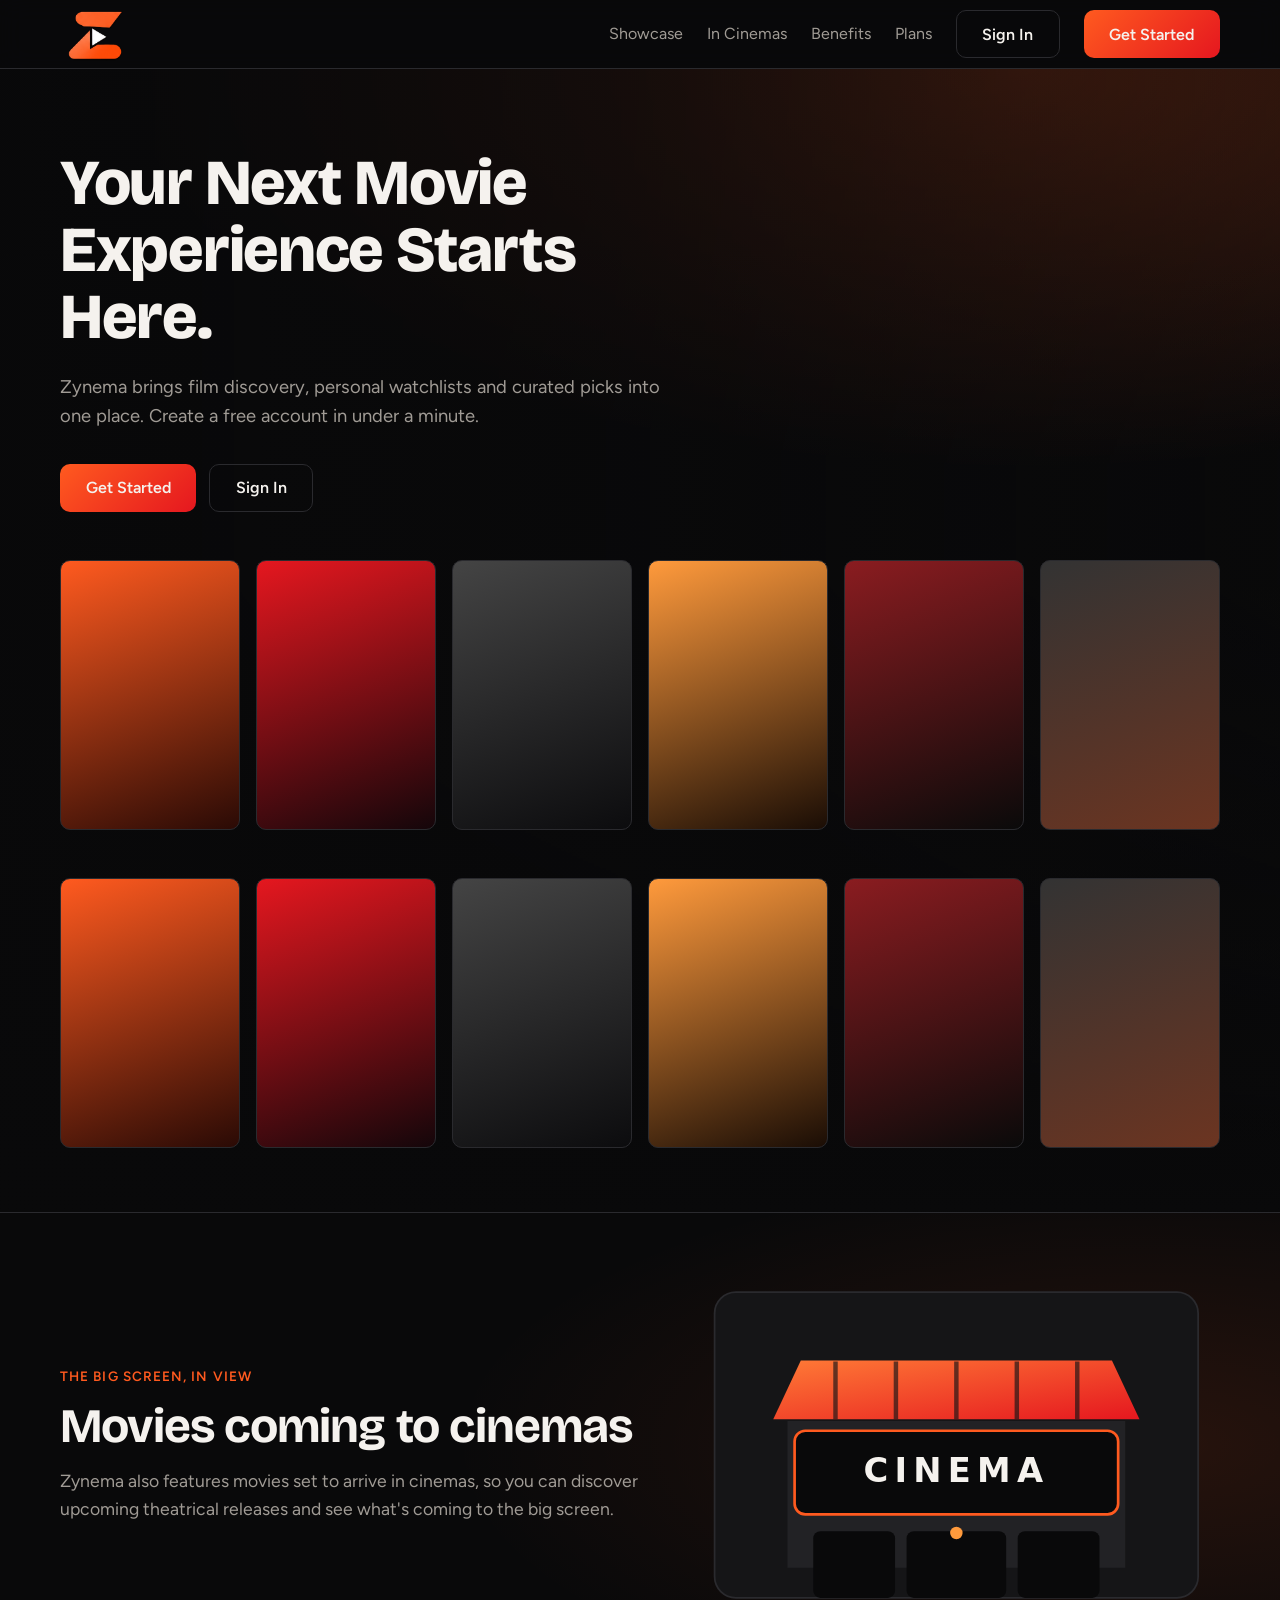
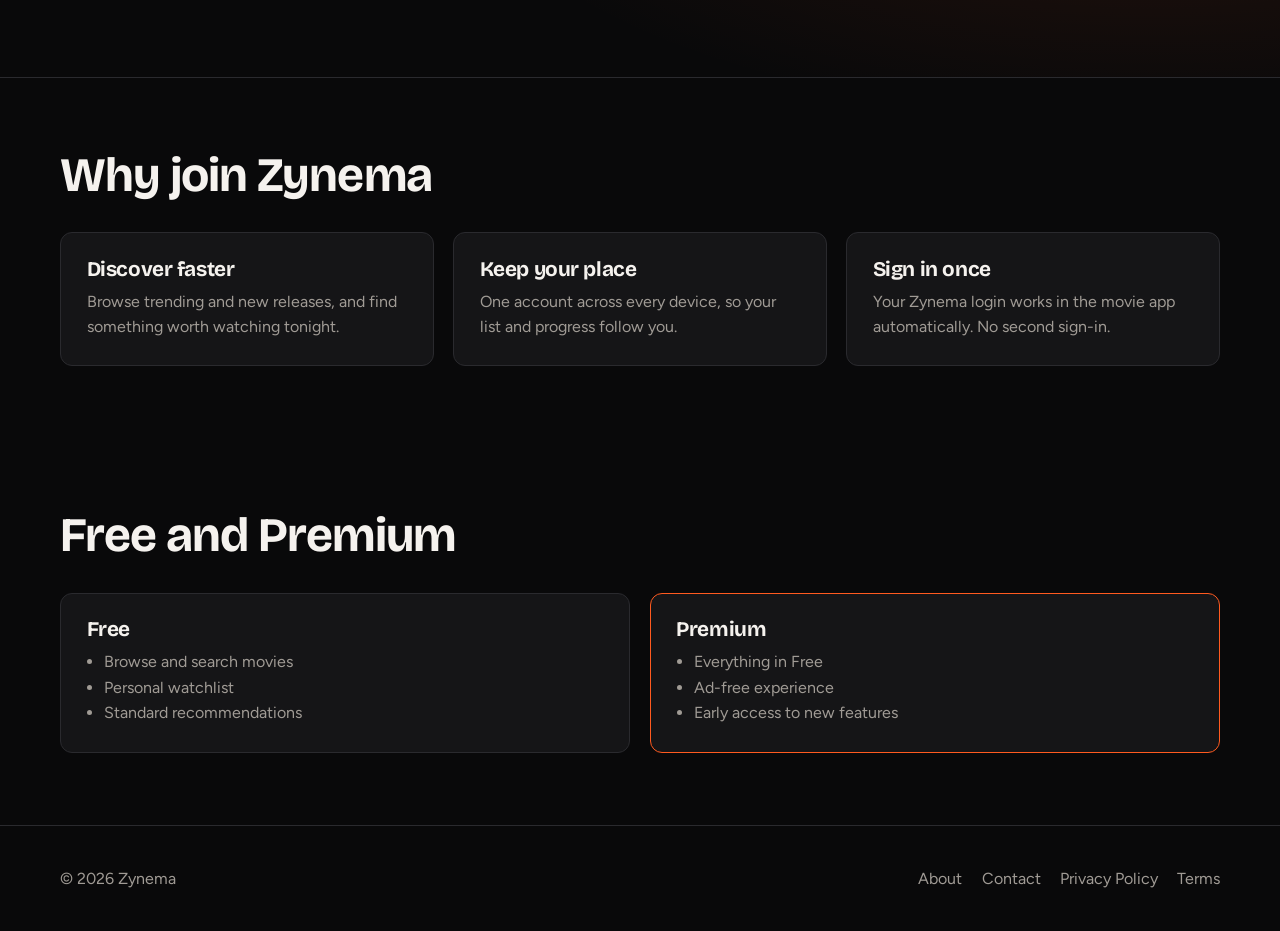
==== index.html @ 981e8962 "nema production" ====
<!doctype html>
<html lang="en">
  <head>
    <title>Zynema </title>
    <meta charset="utf-8" />
    <meta name="viewport" content="width=device-width,initial-scale=1" />
    <link rel="icon" type="image/png" href="zynema-logo.png" />
    <link rel="stylesheet" href="css/styles.css" />
    <link rel="stylesheet" href="css/auth.css" />
    <link rel="stylesheet" href="css/responsive.css" />
    <meta
      name="description"
      content="Zynema is your digital cinema and movie discovery platform."
    />
  </head>
  <body>
    <header class="top">
      <div class="wrap">
        <a class="brand" href="index.html">Zyn<i>e</i>ma</a>
        <button id="menu-btn" aria-expanded="false" aria-controls="nav">
          Menu
        </button>
        <nav id="nav">
          <a href="#showcase">Showcase</a><a href="#cinemas">In Cinemas</a
          ><a href="#benefits">Benefits</a><a href="#plans">Plans</a
          ><a class="btn" href="login.html">Sign In</a
          ><a class="btn btn-primary" href="signup.html">Get Started</a>
        </nav>
      </div>
    </header>
    <main>
      <div class="hero">
        <div class="wrap">
          <h1>Your Next Movie Experience Starts Here.</h1>
          <p>
            Zynema brings film discovery, personal watchlists and curated picks
            into one place. Create a free account in under a minute.
          </p>
          <div class="cta">
            <a class="btn btn-primary" href="signup.html">Get Started</a
            ><a class="btn" href="login.html">Sign In</a>
          </div>
          <div class="posters" id="showcase">
            <div class="poster" role="img" aria-label="Featured poster"></div>
            <div class="poster" role="img" aria-label="Featured poster"></div>
            <div class="poster" role="img" aria-label="Featured poster"></div>
            <div class="poster" role="img" aria-label="Featured poster"></div>
            <div class="poster" role="img" aria-label="Featured poster"></div>
            <div class="poster" role="img" aria-label="Featured poster"></div>
          </div>
          <div class="posters" id="showcase">
            <div class="poster" role="img" aria-label="Featured poster"></div>
            <div class="poster" role="img" aria-label="Featured poster"></div>
            <div class="poster" role="img" aria-label="Featured poster"></div>
            <div class="poster" role="img" aria-label="Featured poster"></div>
            <div class="poster" role="img" aria-label="Featured poster"></div>
            <div class="poster" role="img" aria-label="Featured poster"></div>
          </div>
          
        </div>
      </div>
      <section id="cinemas" class="cinema-feature">
        <div class="wrap">
          <div class="cinema-feature-content">
            <p class="cinema-feature-label">The big screen, in view</p>
            <h2>Movies coming to cinemas</h2>
            <p class="cinema-feature-copy">
              Zynema also features movies set to arrive in cinemas, so you can
              discover upcoming theatrical releases and see what's coming to
              the big screen.
            </p>
          </div>
          <svg
            class="cinema-feature-art"
            viewBox="0 0 560 360"
            role="img"
            aria-labelledby="cinema-art-title"
          >
            <title id="cinema-art-title">Illustration of a cinema marquee</title>
            <defs>
              <linearGradient id="marquee" x1="0" x2="1" y1="0" y2="1">
                <stop offset="0" stop-color="#ff7a36" />
                <stop offset="1" stop-color="#e5171f" />
              </linearGradient>
            </defs>
            <rect
              x="8"
              y="8"
              width="544"
              height="344"
              rx="24"
              fill="#151517"
              stroke="#2a2a2e"
              stroke-width="2"
            />
            <path d="M90 318V153h380v165" fill="#222225" />
            <path
              d="M74 151 105 85h350l31 66H74Z"
              fill="url(#marquee)"
            />
            <path d="M144 86v65m68-65v65m68-65v65m68-65v65m68-65v65" stroke="#151517" stroke-width="5" opacity=".65" />
            <rect
              x="98"
              y="164"
              width="364"
              height="94"
              rx="12"
              fill="#09090a"
              stroke="#ff5a1f"
              stroke-width="3"
            />
            <text
              x="280"
              y="222"
              fill="#f5f2ee"
              font-family="system-ui, sans-serif"
              font-size="38"
              font-weight="800"
              letter-spacing="7"
              text-anchor="middle"
            >
              CINEMA
            </text>
            <rect x="119" y="277" width="92" height="75" rx="8" fill="#09090a" />
            <rect x="224" y="277" width="112" height="75" rx="8" fill="#09090a" />
            <rect x="349" y="277" width="92" height="75" rx="8" fill="#09090a" />
            <circle cx="280" cy="279" r="7" fill="#ff9a3c" />
          </svg>
        </div>
      </section>
      <section id="benefits">
        <div class="wrap">
          <h2>Why join Zynema</h2>
          <div class="grid3">
            <div class="card">
              <h3>Discover faster</h3>
              <p>
                Browse trending and new releases, and find something worth
                watching tonight.
              </p>
            </div>
            <div class="card">
              <h3>Keep your place</h3>
              <p>
                One account across every device, so your list and progress
                follow you.
              </p>
            </div>
            <div class="card">
              <h3>Sign in once</h3>
              <p>
                Your Zynema login works in the movie app automatically. No
                second sign-in.
              </p>
            </div>
          </div>
        </div>
      </section>
      <section id="plans">
        <div class="wrap">
          <h2>Free and Premium</h2>
          <div class="grid3">
            <div class="card">
              <h3>Free</h3>
              <ul>
                <li>Browse and search movies</li>
                <li>Personal watchlist</li>
                <li>Standard recommendations</li>
              </ul>
            </div>
            <div class="card premium">
              <h3>Premium</h3>
              <ul>
                <li>Everything in Free</li>
                <li>Ad-free experience</li>
                <li>Early access to new features</li>
              </ul>
            </div>
          </div>
        </div>
      </section>
    </main>
    <footer>
      <div class="wrap">
        <span>© <span id="yr"></span> Zynema</span>
        <nav>
          <a href="#benefits">About</a
          ><a href="mailto:support@zynema.com">Contact</a
          ><a data-app-path="/privacy" href="#">Privacy Policy</a
          ><a data-app-path="/terms" href="#">Terms</a>
        </nav>
      </div>
    </footer>
    <script type="module">
      import { wireNav, wireAppLinks, loadMovieArtwork } from "./js/ui.js";
      wireNav();
      wireAppLinks();
      loadMovieArtwork();
      document.getElementById("yr").textContent = new Date().getFullYear();
    </script>
  </body>
</html>
---- css/styles.css ----
@import url('https://fonts.googleapis.com/css2?family=Bricolage+Grotesque:opsz,wght@12..96,500;12..96,800&family=Figtree:wght@400;500;600&display=swap');

:root {
    --bg: #09090a;
    --panel: #151517;
    --line: #2a2a2e;
    --text: #f5f2ee;
    --mute: #a09b95;
    --accent: #ff5a1f;
    --accent2: #e5171f;
    --ok: #3ecf8e;
    --bad: #ff6b6b
}

* {
    box-sizing: border-box;
    margin: 0;
}

html {
    scroll-behavior: smooth
} 

body {
    font-family: 'Figtree', system-ui, sans-serif;
    background: var(--bg);
    color: var(--text);
    line-height: 1.6;
    min-height: 100vh;
    overflow-x: hidden
}

h1, h2, h3, .brand {
    font-family: 'Bricolage Grotesque', sans-serif;
    line-height: 1.05;
    letter-spacing: -.02em
}

a {
    color: inherit;
    text-decoration: none
}

:focus-visible {
    outline: 2px solid var(--accent);
    outline-offset: 3px
}

.btn {
    display: inline-flex;
    align-items: center;
    justify-content: center;
    gap: .6rem;
    min-height: 48px;
    padding: 0 1.6rem;
    border-radius: 10px;
    border: 1px solid var(--line);
    background: transparent;
    color: var(--text);
    font: 600 1rem 'Figtree', sans-serif;
    cursor: pointer;
    transition: transform .2s, border-color .2s, filter .2s
}

.btn:hover {
    transform: translateY(-2px);
    border-color: #5a5a60
}

.btn-primary {
    border: 0;
    background: linear-gradient(135deg, var(--accent), var(--accent2))
}

.btn-primary:hover {
    filter: brightness(1.1)
}

.btn:disabled {
    opacity: .65;
    cursor: not-allowed;
    transform: none
}

.spin {
    width: 16px;
    height: 16px;
    border: 2px solid #fff6;
    border-top-color: #fff;
    border-radius: 50%;
    animation: s .7s linear infinite
}

@keyframes s {
    to {
        transform: rotate(360deg)
    }
}

.brand {
    display: block;
    width: 72px;
    height: 64px;
    background: url('../zynema-logo.png') center/contain no-repeat;
    font-size: 0
}

.brand i {
    font-style: normal;
    color: var(--accent)
}

.wrap {
    width: min(1160px, 100% - 2.5rem);
    margin-inline: auto
}

header.top {
    position: sticky;
    top: 0;
    z-index: 20;
    background: #09090acc;
    backdrop-filter: blur(12px);
    border-bottom: 1px solid var(--line)
}

header.top .wrap {
    display: flex;
    align-items: center;
    justify-content: space-between;
    min-height: 68px
}

#nav {
    display: flex;
    gap: 1.5rem;
    align-items: center
}

#nav a:not(.btn) {
    color: var(--mute)
}

#nav a:not(.btn):hover {
    color: var(--text)
}

#menu-btn {
    display: none;
    background: 0;
    border: 1px solid var(--line);
    color: var(--text);
    border-radius: 8px;
    min-height: 44px;
    padding: 0 1rem;
    font: inherit
}

.hero {
    position: relative;
    isolation: isolate;
    overflow: hidden;
    padding: 5rem 0 4rem;
    background: radial-gradient(900px 400px at 80% 0, #ff5a1f33, transparent)
}

.hero::before {
    content: "";
    position: absolute;
    inset: 0;
    z-index: -1;
    background-image: linear-gradient(90deg, #09090af2 0%, #09090acc 48%, #09090a66 100%), linear-gradient(0deg, #09090a 0%, transparent 55%), var(--hero-art, radial-gradient(900px 400px at 80% 0, #ff5a1f33, transparent));
    background-position: center;
    background-size: cover;
    opacity: .9;
    transition: opacity .5s ease
}

.hero.is-changing::before {
    opacity: .08
}

.hero h1 {
    font-size: clamp(2rem, 5vw, 5.4rem);
    font-weight: 800;
    max-width: 14ch
}

.hero p {
    color: var(--mute);
    max-width: 52ch;
    margin: 1.4rem 0 2rem;
    font-size: 1.15rem
}

.cta {
    display: flex;
    gap: .8rem;
    flex-wrap: wrap
}

.posters {
    display: grid;
    grid-template-columns: repeat(auto-fit, minmax(130px, 1fr));
    gap: 1rem;
    margin-top: 3rem
}

.poster {
    aspect-ratio: 2/3;
    border-radius: 10px;
    background: #222 center/cover;
    border: 1px solid var(--line);
    transition: transform .25s
}

.poster:hover {
    transform: scale(1.04)
}

.tmdb-credit {
    margin-top: .75rem;
    color: var(--mute);
    font-size: .8rem
}

.poster:nth-child(1) {
    background-image: linear-gradient(160deg, #ff5a1f, #2a0a05)
}

.poster:nth-child(2) {
    background-image: linear-gradient(160deg, #e5171f, #14060a)
}

.poster:nth-child(3) {
    background-image: linear-gradient(160deg, #444, #0c0c0e)
}

.poster:nth-child(4) {
    background-image: linear-gradient(160deg, #ff9a3c, #1a0d05)
}

.poster:nth-child(5) {
    background-image: linear-gradient(160deg, #8a1c20, #0a0a0a)
}

.poster:nth-child(6) {
    background-image: linear-gradient(160deg, #333, #ff5a1f55)
}

section {
    padding: 4.5rem 0
}

section h2 {
    font-size: clamp(1.9rem, 4vw, 3rem);
    margin-bottom: 2rem
}

.cinema-feature {
    border-block: 1px solid var(--line);
    background: radial-gradient(700px 280px at 90% 50%, #ff5a1f1f, transparent)
}

.cinema-feature .wrap {
    display: grid;
    grid-template-columns: minmax(0, 1fr) minmax(260px, .9fr);
    align-items: center;
    gap: 3rem
}

.cinema-feature-label {
    margin-bottom: .8rem;
    color: var(--accent);
    font-size: .85rem;
    font-weight: 600;
    letter-spacing: .08em;
    text-transform: uppercase
}

.cinema-feature h2 {
    margin-bottom: 1rem
}

.cinema-feature-copy {
    max-width: 58ch;
    color: var(--mute);
    font-size: 1.1rem
}

.cinema-feature-art {
    display: block;
    width: 100%;
    max-height: 320px
}

.grid3 {
    display: grid;
    grid-template-columns: repeat(auto-fit, minmax(240px, 1fr));
    gap: 1.2rem
}

.card {
    background: var(--panel);
    border: 1px solid var(--line);
    border-radius: 12px;
    padding: 1.6rem
}

.card h3 {
    font-size: 1.3rem;
    margin-bottom: .5rem
}

.card p, .card li {
    color: var(--mute)
}

.card ul {
    padding-left: 1.1rem
}

.card.premium {
    border-color: var(--accent)
}

footer {
    border-top: 1px solid var(--line);
    padding: 2.5rem 0;
    color: var(--mute)
}

footer .wrap {
    display: flex;
    gap: 1.5rem;
    flex-wrap: wrap;
    justify-content: space-between
}

footer nav {
    display: flex;
    gap: 1.2rem;
    flex-wrap: wrap
}

#toasts {
    position: fixed;
    right: 1rem;
    bottom: 1rem;
    z-index: 50;
    display: grid;
    gap: .5rem;
    max-width: calc(100% - 2rem)
}

.toast {
    padding: .9rem 1.2rem;
    border-radius: 10px;
    background: var(--panel);
    border: 1px solid var(--line);
    border-left: 4px solid var(--accent)
}

.toast.error {
    border-left-color: var(--bad)
}

.toast.success {
    border-left-color: var(--ok)
}

@media(prefers-reduced-motion:reduce) {
    * {
        animation: none !important;
        transition: none !important
    }
}
---- css/auth.css ----
.auth {
    display: grid;
    grid-template-columns: 1.1fr 1fr;
    min-height: 100vh
}

.art {
    position: relative;
    display: flex;
    flex-direction: column;
    justify-content: flex-end;
    padding: 3rem;
    background-image: linear-gradient(180deg, #09090a44 0%, #09090a66 40%, #09090af2 100%), radial-gradient(700px 500px at 30% 20%, #ff5a1f66, transparent), var(--auth-art, linear-gradient(160deg, #2a0a0d, #09090a));
    background-position: center;
    background-size: cover;
    border-right: 1px solid var(--line)
}

.art h2 {
    font-size: clamp(2rem, 3.4vw, 3.2rem);
    max-width: 12ch
}

.art p {
    color: var(--mute);
    margin-top: 1rem;
    max-width: 36ch
}

.art .brand {
    position: absolute;
    top: 2rem;
    left: 3rem
}

.pane {
    display: flex;
    align-items: center;
    justify-content: center;
    padding: 2rem 1.25rem
}

.form {
    width: min(420px, 100%)
}

.form h1 {
    font-size: 2.2rem;
    margin-bottom: .4rem
}

.form .sub {
    color: var(--mute);
    margin-bottom: 1.8rem
}

.field {
    margin-bottom: 1.1rem
}

.field label {
    display: block;
    font-weight: 600;
    margin-bottom: .4rem;
    font-size: .95rem
}

.inp {
    position: relative
}

.inp input {
    width: 100%;
    min-height: 50px;
    padding: 0 1rem;
    background: var(--panel);
    border: 1px solid var(--line);
    border-radius: 10px;
    color: var(--text);
    font: inherit;
    font-size: 1rem
}

.inp input:focus {
    border-color: var(--accent);
    outline: 0;
    box-shadow: 0 0 0 3px #ff5a1f33
}

.inp input[aria-invalid=true] {
    border-color: var(--bad)
}

.inp .eye {
    position: absolute;
    right: 6px;
    top: 5px;
    min-height: 40px;
    padding: 0 .8rem;
    background: 0;
    border: 0;
    color: var(--mute);
    font: 600 .85rem 'Figtree';
    cursor: pointer
}

.err {
    color: var(--bad);
    font-size: .85rem;
    min-height: 1.1rem;
    margin-top: .25rem
}

.meter {
    display: flex;
    gap: 4px;
    margin-top: .5rem
}

.meter span {
    flex: 1;
    height: 4px;
    border-radius: 2px;
    background: var(--line);
    transition: background .2s
}

.meter-l {
    font-size: .8rem;
    color: var(--mute);
    margin-top: .3rem
}

.row {
    display: flex;
    justify-content: space-between;
    align-items: center;
    gap: 1rem;
    margin-bottom: 1.3rem;
    font-size: .92rem;
    flex-wrap: wrap
}

.chk {
    display: flex;
    gap: .6rem;
    align-items: flex-start;
    color: var(--mute);
    font-size: .92rem
}

.chk input {
    width: 20px;
    height: 20px;
    accent-color: var(--accent);
    margin-top: 2px
}

.form .btn-primary {
    width: 100%
}

.alt {
    text-align: center;
    color: var(--mute);
    margin-top: 1.4rem
}

.alt a, .row a {
    color: var(--accent)
}

.state {
    text-align: center
}

.state .ico {
    font-size: 3rem;
    margin-bottom: 1rem
}

.avatar {
    width: 84px;
    height: 84px;
    border-radius: 50%;
    display: grid;
    place-items: center;
    font: 800 2rem 'Bricolage Grotesque';
    background: linear-gradient(135deg, var(--accent), var(--accent2));
    margin-bottom: 1rem
}

dl.meta {
    display: grid;
    grid-template-columns: auto 1fr;
    gap: .6rem 1.2rem;
    margin: 1.2rem 0 1.8rem;
    color: var(--mute)
}

dl.meta dd {
    color: var(--text);
    word-break: break-word
}

.hidden {
    display: none !important
}
---- css/responsive.css ----
@media(max-width:860px) {
  .auth {
    grid-template-columns: 1fr
  }

  .art {
    display: none
  }

  .auth.has-artwork::before {
    content: "";
    display: block;
    min-height: 130px;
    background-image: linear-gradient(180deg, #09090a33, #09090af2), var(--auth-art);
    background-position: center 35%;
    background-size: cover;
    border-bottom: 1px solid var(--line)
  }

  #menu-btn {
    display: block
  }

  #nav {
    display: none;
    position: absolute;
    top: 68px;
    left: 0;
    right: 0;
    flex-direction: column;
    align-items: stretch;
    padding: 1.2rem;
    background: var(--bg);
    border-bottom: 1px solid var(--line)
  }

  #nav.open {
    display: flex
  }

  .hero {
    padding: 3rem 0
  }
}

@media(max-width:420px) {
  .cta .btn {
    width: 100%
  }

  .posters {
    grid-template-columns: repeat(3, 1fr)
  }

  .posters .poster:nth-child(n+4) {
    display: none
  }
}

@media(max-width:640px) {
  .cinema-feature .wrap {
    grid-template-columns: 1fr;
    gap: 2rem
  }
}
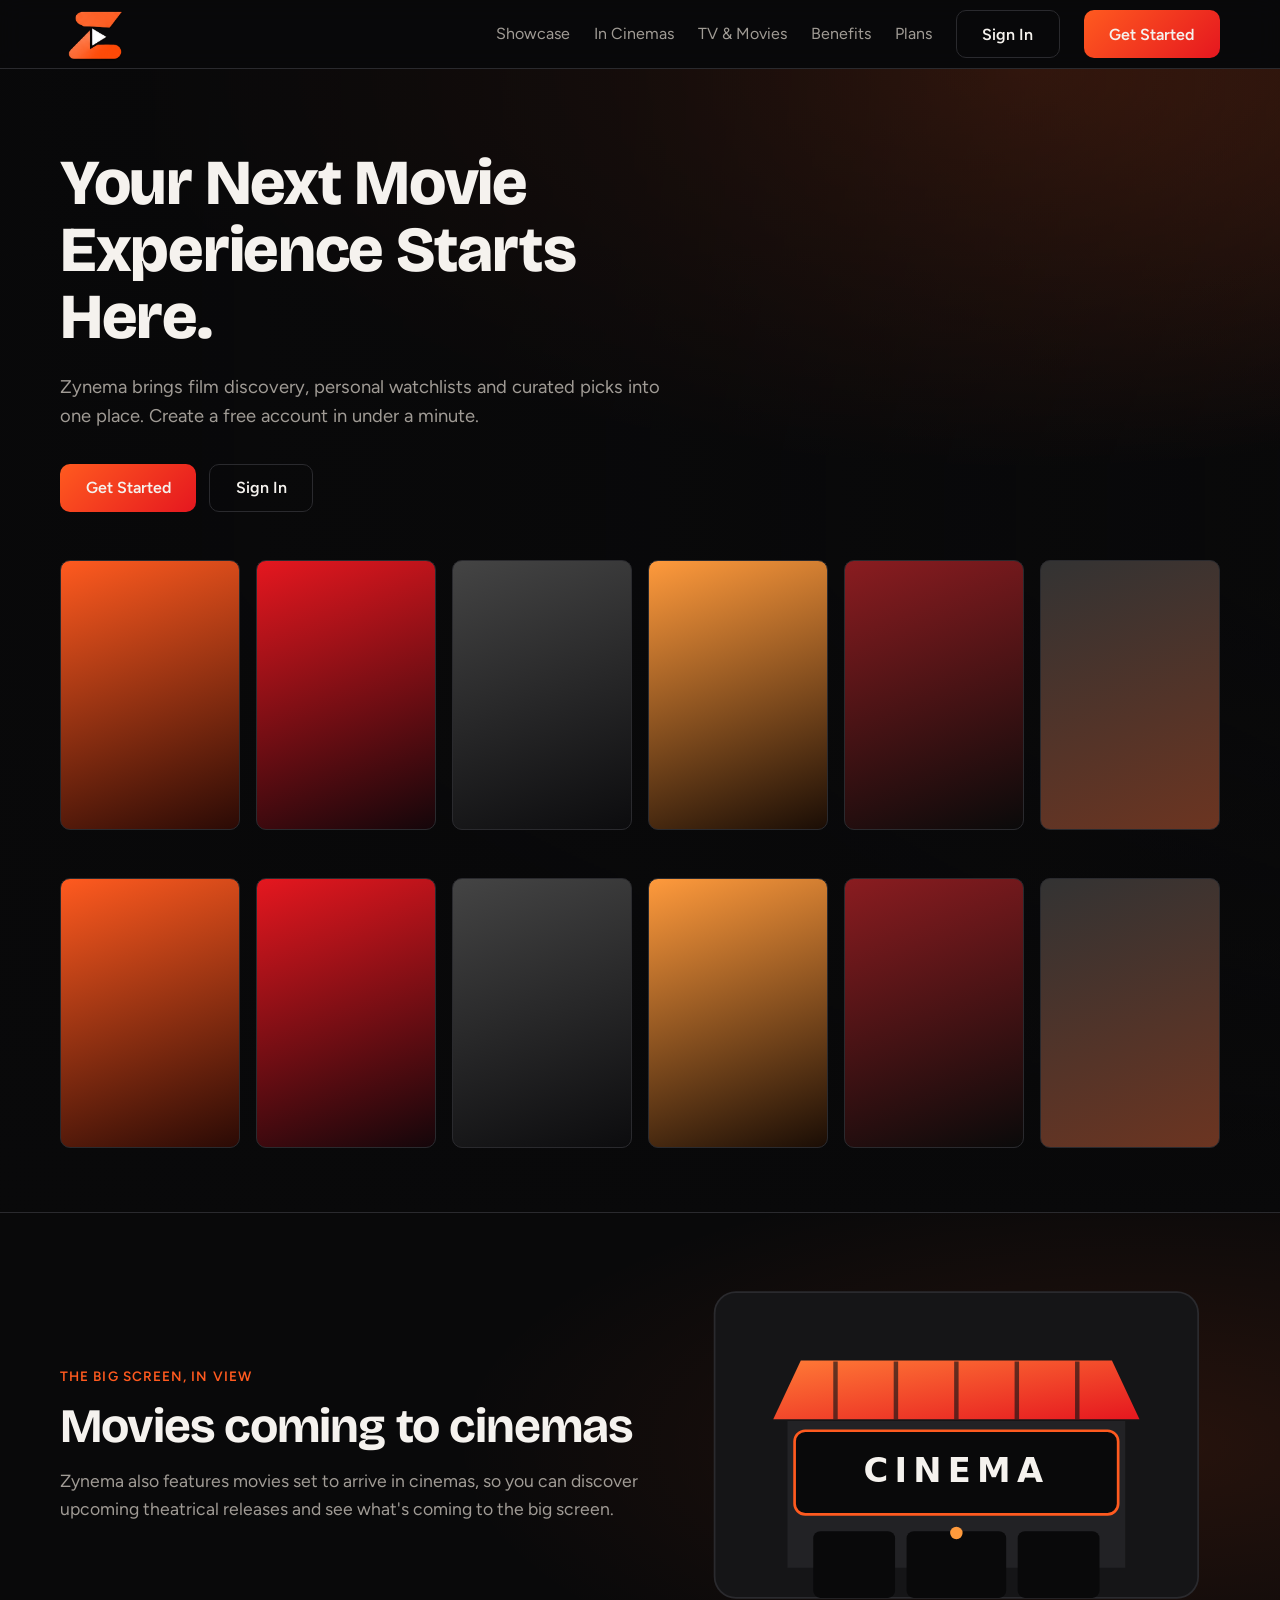
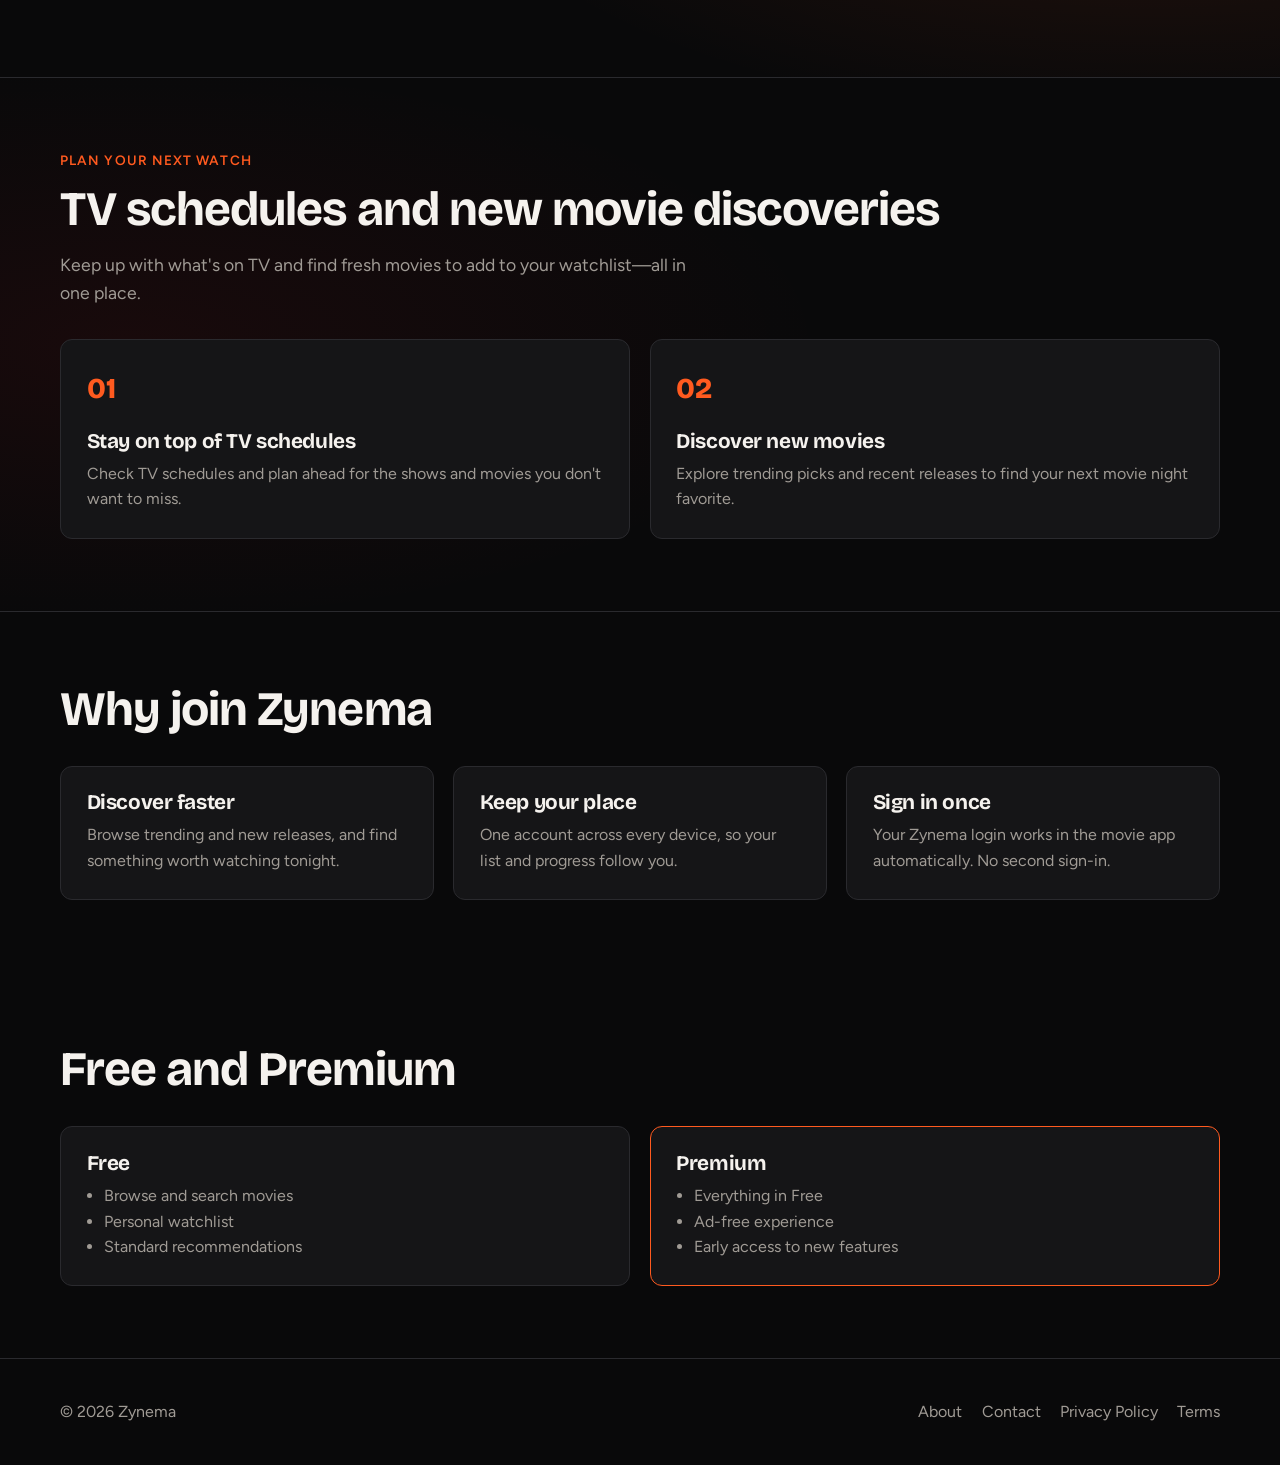
==== commit 56657a71: "superbase authentication" ====
--- a/index.html
+++ b/index.html
@@ -10,7 +10,7 @@
     <link rel="stylesheet" href="css/responsive.css" />
     <meta
       name="description"
-      content="Zynema is your digital cinema and movie discovery platform."
+      content="Discover new movies and keep up with TV schedules on Zynema."
     />
   </head>
   <body>
@@ -22,6 +22,7 @@
         </button>
         <nav id="nav">
           <a href="#showcase">Showcase</a><a href="#cinemas">In Cinemas</a
+          ><a href="#watch-features">TV &amp; Movies</a
           ><a href="#benefits">Benefits</a><a href="#plans">Plans</a
           ><a class="btn" href="login.html">Sign In</a
           ><a class="btn btn-primary" href="signup.html">Get Started</a>
@@ -128,6 +129,34 @@
           </svg>
         </div>
       </section>
+      <section id="watch-features" class="watch-features">
+        <div class="wrap">
+          <p class="watch-features-label">Plan your next watch</p>
+          <h2>TV schedules and new movie discoveries</h2>
+          <p class="watch-features-intro">
+            Keep up with what's on TV and find fresh movies to add to your
+            watchlist—all in one place.
+          </p>
+          <div class="grid3">
+            <article class="card watch-feature-card">
+              <span class="watch-feature-number" aria-hidden="true">01</span>
+              <h3>Stay on top of TV schedules</h3>
+              <p>
+                Check TV schedules and plan ahead for the shows and movies you
+                don't want to miss.
+              </p>
+            </article>
+            <article class="card watch-feature-card">
+              <span class="watch-feature-number" aria-hidden="true">02</span>
+              <h3>Discover new movies</h3>
+              <p>
+                Explore trending picks and recent releases to find your next
+                movie night favorite.
+              </p>
+            </article>
+          </div>
+        </div>
+      </section>
       <section id="benefits">
         <div class="wrap">
           <h2>Why join Zynema</h2>
--- a/css/styles.css
+++ b/css/styles.css
@@ -294,6 +294,45 @@
     max-height: 320px
 }
 
+.watch-features {
+    border-bottom: 1px solid var(--line);
+    background: radial-gradient(700px 280px at 10% 50%, #e5171f12, transparent)
+}
+
+.watch-features-label {
+    margin-bottom: .8rem;
+    color: var(--accent);
+    font-size: .85rem;
+    font-weight: 600;
+    letter-spacing: .08em;
+    text-transform: uppercase
+}
+
+.watch-features h2 {
+    margin-bottom: 1rem
+}
+
+.watch-features-intro {
+    max-width: 58ch;
+    margin-bottom: 2rem;
+    color: var(--mute);
+    font-size: 1.1rem
+}
+
+.watch-feature-card {
+    position: relative;
+    overflow: hidden
+}
+
+.watch-feature-number {
+    display: block;
+    margin-bottom: 1.2rem;
+    color: var(--accent);
+    font-family: 'Bricolage Grotesque', sans-serif;
+    font-size: 1.8rem;
+    font-weight: 800
+}
+
 .grid3 {
     display: grid;
     grid-template-columns: repeat(auto-fit, minmax(240px, 1fr));
